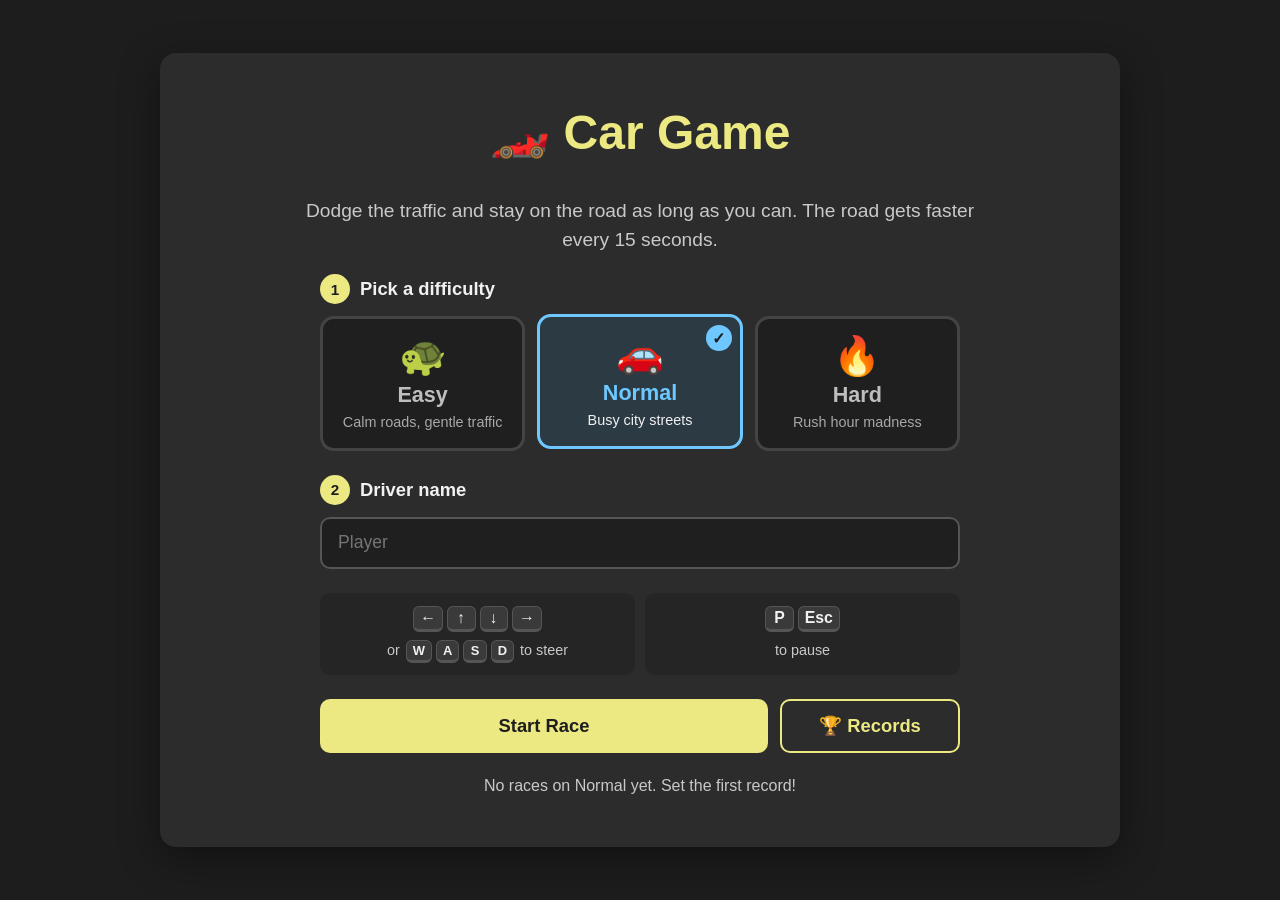
==== index.html @ f011d5c4 "Rebuild Car Game with fair traffic, levels, records and touch controls Logic fixes: - Spawn cars in " ====
<!DOCTYPE html>
<html lang="en">
  <head>
    <meta charset="UTF-8" />
    <meta name="viewport" content="width=device-width, initial-scale=1.0, viewport-fit=cover" />
    <meta name="description" content="A playful top-down car game: dodge the traffic, level up as the road gets faster, and beat your saved records." />
    <meta name="theme-color" content="#1d1d1d" />
    <title>Car Game</title>
    <link rel="icon" href="data:image/svg+xml,<svg xmlns='http://www.w3.org/2000/svg' viewBox='0 0 100 100'><text y='.9em' font-size='90'>🏎️</text></svg>" />
    <link rel="preload" href="Pics/car.webp" as="image" />
    <link rel="stylesheet" href="carGame.css" />
    <script src="carGame.js" defer></script>
  </head>
  <body>
    <main class="container">
      <header class="header">
        <h1>
          <button type="button" class="logo" aria-label="Car Game, back to dashboard">
            <span class="logo-icon" aria-hidden="true">🏎️</span>
            <span>Car Game</span>
          </button>
        </h1>
      </header>

      <!-- 1. Dashboard -->
      <section class="screen dashboard-screen">
        <p class="subtitle">Dodge the traffic and stay on the road as long as you can. The road gets faster every 15 seconds.</p>

        <form class="setup-form">
          <fieldset class="step">
            <legend><span class="step-title"><span class="step-number">1</span>Pick a difficulty</span></legend>
            <div class="level-tiles">
              <label class="level-tile level-easy">
                <input type="radio" name="difficulty" value="easy" />
                <span class="tile-check" aria-hidden="true">✓</span>
                <span class="tile-art" aria-hidden="true">🐢</span>
                <span class="tile-name">Easy</span>
                <span class="tile-tagline">Calm roads, gentle traffic</span>
              </label>
              <label class="level-tile level-normal">
                <input type="radio" name="difficulty" value="normal" checked />
                <span class="tile-check" aria-hidden="true">✓</span>
                <span class="tile-art" aria-hidden="true">🚗</span>
                <span class="tile-name">Normal</span>
                <span class="tile-tagline">Busy city streets</span>
              </label>
              <label class="level-tile level-hard">
                <input type="radio" name="difficulty" value="hard" />
                <span class="tile-check" aria-hidden="true">✓</span>
                <span class="tile-art" aria-hidden="true">🔥</span>
                <span class="tile-name">Hard</span>
                <span class="tile-tagline">Rush hour madness</span>
              </label>
            </div>
          </fieldset>

          <fieldset class="step">
            <legend><span class="step-title"><span class="step-number">2</span>Driver name</span></legend>
            <label class="visually-hidden" for="driver-name">Driver name</label>
            <input id="driver-name" class="text-input" type="text" maxlength="16" autocomplete="off" placeholder="Player" />
          </fieldset>

          <div class="controls-help">
            <div class="help-card help-keyboard">
              <span class="help-keys"><kbd>←</kbd><kbd>↑</kbd><kbd>↓</kbd><kbd>→</kbd></span>
              <span>or <kbd>W</kbd><kbd>A</kbd><kbd>S</kbd><kbd>D</kbd> to steer</span>
            </div>
            <div class="help-card help-keyboard">
              <span class="help-keys"><kbd>P</kbd><kbd>Esc</kbd></span>
              <span>to pause</span>
            </div>
            <div class="help-card help-touch">
              <span class="help-keys" aria-hidden="true">👆</span>
              <span>Drag on the road or hold ◀ ▶ to steer. Tap ⏸ to pause.</span>
            </div>
          </div>

          <div class="actions">
            <button type="submit" class="btn btn-primary start-btn">Start Race</button>
            <button type="button" class="btn btn-secondary records-btn">🏆 Records</button>
          </div>
          <p class="best-line" aria-live="polite"></p>
        </form>
      </section>

      <!-- 2. Game -->
      <section class="screen game-screen" hidden>
        <div class="hud">
          <div class="hud-item"><span class="hud-label">Time</span><span class="hud-value hud-time">0.0s</span></div>
          <div class="hud-item"><span class="hud-label">Level</span><span class="hud-value hud-level">1</span></div>
          <div class="hud-item"><span class="hud-label">Dodged</span><span class="hud-value hud-dodged">0</span></div>
          <div class="hud-item"><span class="hud-label">Best</span><span class="hud-value hud-best">–</span></div>
          <button type="button" class="btn-icon pause-btn" aria-label="Pause">⏸</button>
        </div>

        <div class="play-area">
          <button type="button" class="touch-btn touch-left" data-dir="left" aria-label="Steer left">◀</button>
          <div class="road-frame">
            <div class="road">
              <div class="lane-divider" aria-hidden="true"></div>
              <div class="lane-divider" aria-hidden="true"></div>
              <div class="car player-car" aria-hidden="true"></div>
              <div class="countdown" aria-hidden="true"></div>
              <div class="toast" aria-hidden="true"></div>
              <div class="overlay pause-overlay" hidden>
                <p class="overlay-title">Paused</p>
                <button type="button" class="btn btn-primary resume-btn">Resume</button>
                <button type="button" class="btn btn-secondary quit-btn">Dashboard</button>
              </div>
            </div>
          </div>
          <button type="button" class="touch-btn touch-right" data-dir="right" aria-label="Steer right">▶</button>
        </div>
        <p class="visually-hidden game-announcer" aria-live="polite"></p>
      </section>

      <!-- 3. Result -->
      <section class="screen result-screen" hidden>
        <h2 class="result-title" tabindex="-1">💥 Crash!</h2>
        <p class="new-record" hidden>🏆 New record!</p>
        <p class="result-summary"></p>
        <div class="stats">
          <div class="stat"><span class="stat-value result-time"></span><span class="stat-label">Time survived</span></div>
          <div class="stat"><span class="stat-value result-dodged"></span><span class="stat-label">Cars dodged</span></div>
          <div class="stat"><span class="stat-value result-level"></span><span class="stat-label">Level reached</span></div>
          <div class="stat"><span class="stat-value result-best"></span><span class="stat-label">Best on <span class="result-difficulty"></span></span></div>
        </div>
        <div class="actions">
          <button type="button" class="btn btn-primary again-btn">Race Again</button>
          <button type="button" class="btn btn-secondary dashboard-btn">Dashboard</button>
        </div>
        <p class="ready-hint">Press <kbd>Enter</kbd> to race again</p>
      </section>

      <!-- 4. Records -->
      <section class="screen records-screen" hidden>
        <h2 class="records-title" tabindex="-1">🏆 Records</h2>
        <div class="segmented" role="radiogroup" aria-label="Difficulty">
          <label><input type="radio" name="records-difficulty" value="easy" /><span>🐢 Easy</span></label>
          <label><input type="radio" name="records-difficulty" value="normal" checked /><span>🚗 Normal</span></label>
          <label><input type="radio" name="records-difficulty" value="hard" /><span>🔥 Hard</span></label>
        </div>
        <div class="records-grid">
          <div class="records-card">
            <h3>Top 10</h3>
            <ol class="records-list top-list"></ol>
          </div>
          <div class="records-card">
            <h3>Recent races</h3>
            <ol class="records-list recent-list"></ol>
          </div>
        </div>
        <div class="actions">
          <button type="button" class="btn btn-primary records-back-btn">Back to Dashboard</button>
        </div>
      </section>
    </main>
  </body>
</html>
---- carGame.css ----
* {
  margin: 0;
  padding: 0;
  box-sizing: border-box;
}

[hidden] {
  display: none !important;
}

.visually-hidden {
  position: absolute;
  width: 1px;
  height: 1px;
  overflow: hidden;
  clip: rect(0 0 0 0);
  white-space: nowrap;
}

:root {
  --bg: #1d1d1d;
  --panel: #2c2c2c;
  --panel-dark: #1f1f1f;
  --text: #f1f1f1;
  --muted: #c9c9c9;
  --accent: #ece982;
  --easy: #7ee0a1;
  --normal: #6ec8ff;
  --hard: #ff8a65;
}

body {
  background-color: var(--bg);
  font-family: "Arial", sans-serif;
  color: var(--text);
  min-height: 100vh;
  min-height: 100dvh;
  display: grid;
  place-items: center;
  padding: 24px 16px;
}

.container {
  width: min(100%, 960px);
  padding: clamp(24px, 4vw, 48px);
  border-radius: 16px;
  background-color: var(--panel);
  box-shadow: 0 12px 40px rgba(0, 0, 0, 0.4);
  text-align: center;
}

/* Header / logo */
.header {
  margin-bottom: clamp(20px, 3vw, 32px);
}

.header h1 {
  font-size: clamp(1.75rem, 4.5vw, 3rem);
}

.logo,
.level-tile,
.segmented label,
.btn,
.btn-icon,
.touch-btn {
  -webkit-tap-highlight-color: transparent;
}

.logo {
  display: inline-flex;
  align-items: center;
  gap: 14px;
  min-height: 44px;
  padding: 4px 12px;
  font: inherit;
  color: var(--accent);
  background: none;
  border: 0;
  border-radius: 12px;
  cursor: pointer;
}

@media (hover: hover) {
  .logo:hover span:last-child {
    text-decoration: underline;
    text-decoration-thickness: 3px;
    text-underline-offset: 8px;
  }
}

.logo-icon {
  display: inline-block;
  animation: drive 2.4s infinite ease-in-out;
}

@keyframes drive {
  50% {
    transform: translateX(6px) rotate(-4deg);
  }
}

:focus-visible {
  outline: 3px solid var(--text);
  outline-offset: 3px;
}

h2 {
  font-size: clamp(1.5rem, 3.5vw, 2.25rem);
}

.screen {
  display: flex;
  flex-direction: column;
  align-items: center;
  gap: 20px;
}

.subtitle,
.ready-hint,
.result-summary {
  font-size: clamp(1rem, 1.8vw, 1.2rem);
  color: var(--muted);
  line-height: 1.5;
  max-width: 36em;
}

kbd {
  display: inline-block;
  min-width: 1.8em;
  padding: 2px 6px;
  margin: 0 2px;
  font: bold 0.9em "Arial", sans-serif;
  color: var(--text);
  background: #3a3a3a;
  border: 1px solid #555;
  border-bottom-width: 3px;
  border-radius: 6px;
}

/* Buttons */
.btn {
  min-height: 52px;
  padding: 14px 32px;
  font-size: 1.15rem;
  font-weight: bold;
  border: 2px solid var(--accent);
  border-radius: 10px;
  cursor: pointer;
  transition: transform 0.1s, background-color 0.15s;
}

.btn:active {
  transform: scale(0.97);
}

.btn-primary {
  color: var(--bg);
  background-color: var(--accent);
}

.btn-secondary {
  color: var(--accent);
  background-color: transparent;
}

@media (hover: hover) {
  .btn-primary:hover {
    background-color: #f5f3a8;
  }
  .btn-secondary:hover {
    background-color: rgba(236, 233, 130, 0.12);
  }
}

.actions {
  display: flex;
  flex-wrap: wrap;
  justify-content: center;
  gap: 12px;
  width: 100%;
}

.actions .btn-primary {
  flex: 1 1 260px;
  max-width: 460px;
}

.actions .btn-secondary {
  flex: 0 1 180px;
}

/* Dashboard */
.setup-form {
  display: flex;
  flex-direction: column;
  gap: 24px;
  width: min(100%, 640px);
}

.step {
  border: 0;
  text-align: left;
}

.step legend {
  margin-bottom: 12px;
}

.step-title {
  display: inline-flex;
  align-items: center;
  gap: 10px;
  font-size: 1.15rem;
  font-weight: bold;
}

.step-number {
  display: inline-grid;
  place-items: center;
  width: 30px;
  height: 30px;
  font-size: 0.95rem;
  color: var(--bg);
  background: var(--accent);
  border-radius: 50%;
}

.level-tiles {
  display: grid;
  grid-template-columns: repeat(3, 1fr);
  gap: 12px;
}

.level-tile {
  --tile: var(--normal);
  position: relative;
  display: flex;
  flex-direction: column;
  align-items: center;
  gap: 6px;
  padding: 18px 10px;
  text-align: center;
  background: var(--panel-dark);
  border: 3px solid #444;
  border-radius: 14px;
  cursor: pointer;
  transition: border-color 0.15s, background-color 0.15s, transform 0.15s;
}

.level-easy {
  --tile: var(--easy);
}

.level-hard {
  --tile: var(--hard);
}

.level-tile input {
  position: absolute;
  opacity: 0;
  pointer-events: none;
}

.tile-art {
  font-size: 2.4rem;
  line-height: 1;
}

.tile-name {
  font-size: 1.35rem;
  font-weight: bold;
  color: #bdbdbd;
}

.tile-tagline {
  font-size: 0.9rem;
  color: #a8a8a8;
}

.tile-check {
  position: absolute;
  top: 8px;
  right: 8px;
  display: grid;
  place-items: center;
  width: 26px;
  height: 26px;
  font-weight: bold;
  color: var(--bg);
  background: var(--tile);
  border-radius: 50%;
  opacity: 0;
  transform: scale(0.5);
  transition: opacity 0.15s, transform 0.15s;
}

.level-tile:has(input:checked) {
  border-color: var(--tile);
  background: color-mix(in srgb, var(--tile) 16%, var(--panel-dark));
  transform: translateY(-2px);
}

.level-tile:has(input:checked) .tile-name {
  color: var(--tile);
}

.level-tile:has(input:checked) .tile-tagline {
  color: var(--text);
}

.level-tile:has(input:checked) .tile-check {
  opacity: 1;
  transform: scale(1);
}

.level-tile:has(input:focus-visible) {
  outline: 3px solid var(--text);
  outline-offset: 3px;
}

@media (hover: hover) {
  .level-tile:hover {
    border-color: color-mix(in srgb, var(--tile) 60%, #444);
  }
}

.text-input {
  width: 100%;
  min-height: 52px;
  padding: 12px 16px;
  font-size: 1.1rem;
  color: var(--text);
  background: var(--panel-dark);
  border: 2px solid #555;
  border-radius: 10px;
}

.text-input:focus {
  border-color: var(--accent);
  outline: none;
}

.controls-help {
  display: grid;
  grid-template-columns: repeat(auto-fit, minmax(200px, 1fr));
  gap: 10px;
}

/* Only show the controls for the device in hand */
body.touch-ui .help-keyboard,
body:not(.touch-ui) .help-touch {
  display: none;
}

.help-card {
  display: flex;
  flex-direction: column;
  align-items: center;
  gap: 8px;
  padding: 12px 8px;
  font-size: 0.9rem;
  line-height: 1.4;
  color: var(--muted);
  background: #252525;
  border-radius: 10px;
}

.help-keys {
  font-size: 1.1rem;
}

.best-line {
  min-height: 1.4em;
  color: var(--muted);
}

.best-line strong {
  color: var(--accent);
}

/* Game */
.hud {
  display: flex;
  align-items: stretch;
  justify-content: center;
  gap: 8px;
  width: min(100%, 520px);
}

.hud-item {
  display: flex;
  flex: 1 1 0;
  flex-direction: column;
  justify-content: center;
  gap: 2px;
  padding: 6px 4px;
  background: var(--panel-dark);
  border-radius: 10px;
}

.hud-label {
  font-size: 0.72rem;
  text-transform: uppercase;
  letter-spacing: 0.06em;
  color: #a8a8a8;
}

.hud-value {
  font-size: clamp(1.05rem, 2.4vw, 1.35rem);
  font-weight: bold;
  font-variant-numeric: tabular-nums;
}

.hud-time.is-record {
  color: var(--easy);
}

.btn-icon {
  flex: 0 0 52px;
  min-height: 48px;
  font-size: 1.3rem;
  color: var(--accent);
  background: var(--panel-dark);
  border: 2px solid var(--accent);
  border-radius: 10px;
  cursor: pointer;
}

.play-area {
  display: grid;
  grid-template-areas:
    "road road"
    "left right";
  grid-template-columns: 1fr 1fr;
  gap: 10px;
  width: min(100%, 440px);
}

.touch-left {
  grid-area: left;
}

.touch-right {
  grid-area: right;
}

.road-frame {
  --road-offset: 0px;
  grid-area: road;
  position: relative;
  height: clamp(360px, 72vh, 760px);
  padding-inline: 10px;
  overflow: hidden;
  border-radius: 14px;
  background: repeating-linear-gradient(to bottom, #e25c5c 0 24px, #f4f4f4 24px 48px);
  background-position: 0 var(--road-offset);
}

.road {
  position: relative;
  height: 100%;
  overflow: hidden;
  background: #3b3d42;
  touch-action: none;
  user-select: none;
  -webkit-user-select: none;
}

.lane-divider {
  position: absolute;
  top: 0;
  bottom: 0;
  left: 33.333%;
  width: 4px;
  margin-left: -2px;
  background: repeating-linear-gradient(to bottom, rgba(241, 241, 241, 0.75) 0 44px, transparent 44px 80px);
  background-position: 0 var(--road-offset);
}

.lane-divider + .lane-divider {
  left: 66.667%;
}

/* Pics/car.webp is 356x200 with the car drawn in a 68x140 box at (138, 27); crop to that box */
.car {
  position: absolute;
  top: 0;
  left: 0;
  width: var(--car-w, 56px);
  height: var(--car-h, 115px);
  background: url("Pics/car.webp") no-repeat;
  background-size: calc(100% * 356 / 68) auto;
  background-position: 47.92% 45%;
  will-change: transform;
}

.player-car {
  z-index: 2;
  filter: drop-shadow(0 0 8px rgba(236, 233, 130, 0.6));
}

.enemy.c0 {
  filter: hue-rotate(-60deg) saturate(1.4);
}

.enemy.c1 {
  filter: hue-rotate(150deg) saturate(1.2);
}

.enemy.c2 {
  filter: hue-rotate(80deg);
}

.enemy.c3 {
  filter: hue-rotate(240deg) saturate(1.3);
}

.enemy.c4 {
  filter: saturate(0) brightness(1.6);
}

.enemy.is-hit {
  animation: hit-flash 0.2s 3;
}

@keyframes hit-flash {
  50% {
    opacity: 0.3;
  }
}

.road-frame.crashed {
  animation: shake 0.4s;
}

.road-frame.crashed .road::after {
  content: "";
  position: absolute;
  inset: 0;
  background: rgba(255, 70, 70, 0.3);
}

@keyframes shake {
  20%,
  60% {
    transform: translateX(-8px);
  }
  40%,
  80% {
    transform: translateX(8px);
  }
}

.countdown {
  position: absolute;
  inset: 0;
  z-index: 3;
  display: grid;
  place-items: center;
  font-size: clamp(4rem, 18vw, 7rem);
  font-weight: bold;
  color: var(--accent);
  text-shadow: 0 4px 0 #000, 0 0 30px rgba(0, 0, 0, 0.6);
  pointer-events: none;
}

.countdown.pop {
  animation: pop 0.5s ease-out;
}

@keyframes pop {
  from {
    opacity: 0.2;
    transform: scale(1.8);
  }
}

.toast {
  position: absolute;
  top: 16px;
  left: 50%;
  z-index: 3;
  padding: 8px 18px;
  font-size: 1.1rem;
  font-weight: bold;
  white-space: nowrap;
  color: var(--bg);
  background: var(--accent);
  border-radius: 999px;
  box-shadow: 0 6px 18px rgba(0, 0, 0, 0.4);
  opacity: 0;
  transform: translate(-50%, -20px);
  transition: opacity 0.25s, transform 0.25s;
  pointer-events: none;
}

.toast.show {
  opacity: 1;
  transform: translate(-50%, 0);
}

.overlay {
  position: absolute;
  inset: 0;
  z-index: 4;
  display: flex;
  flex-direction: column;
  align-items: center;
  justify-content: center;
  gap: 14px;
  padding: 16px;
  background: rgba(20, 20, 20, 0.78);
}

.overlay .btn {
  width: min(100%, 220px);
}

.overlay-title {
  font-size: 2rem;
  font-weight: bold;
  color: var(--accent);
}

.touch-btn {
  display: none;
  min-height: 64px;
  font-size: 1.6rem;
  color: var(--accent);
  background: var(--panel-dark);
  border: 2px solid var(--accent);
  border-radius: 12px;
  touch-action: none;
  user-select: none;
  -webkit-user-select: none;
  -webkit-touch-callout: none;
}

.touch-btn.is-pressed {
  color: var(--bg);
  background: var(--accent);
}

/* body.touch-ui is set by carGame.js for coarse pointers or after the first touch */
body.touch-ui .touch-btn {
  display: block;
}

/* Full-height layout while racing */
body.playing {
  padding: max(8px, env(safe-area-inset-top)) max(8px, env(safe-area-inset-right)) max(8px, env(safe-area-inset-bottom)) max(8px, env(safe-area-inset-left));
}

body.playing .container {
  display: flex;
  flex-direction: column;
  height: calc(100vh - 16px);
  height: calc(100dvh - 16px);
  padding: 12px 16px;
}

body.playing .header {
  margin-bottom: 10px;
}

body.playing .header h1 {
  font-size: clamp(1.25rem, 3vw, 1.75rem);
}

.game-screen {
  flex: 1 1 auto;
  min-height: 0;
  gap: 10px;
}

body.playing .play-area {
  flex: 1 1 auto;
  min-height: 0;
  grid-template-rows: minmax(0, 1fr) auto;
}

body.playing .road-frame {
  height: auto;
  min-height: 220px;
}

/* Short landscape phones: controls beside the road, no header */
@media (orientation: landscape) and (max-height: 500px) {
  body.playing .header {
    display: none;
  }

  body.playing .container {
    padding: 8px 12px;
  }

  body.playing .play-area {
    grid-template-areas: "left road right";
    grid-template-columns: 1fr minmax(0, 360px) 1fr;
    grid-template-rows: minmax(0, 1fr);
    width: 100%;
  }

  body.playing .road-frame {
    min-height: 0;
  }

  .touch-btn {
    align-self: end;
    min-height: 96px;
  }
}

/* Mouse and keyboard: no touch buttons, so the road gets the whole play area */
body:not(.touch-ui) .play-area,
body.playing:not(.touch-ui) .play-area {
  grid-template-areas: "road";
  grid-template-columns: minmax(0, 1fr);
  grid-template-rows: minmax(0, 1fr);
  width: min(100%, 440px);
}

/* Result */
.new-record {
  padding: 6px 16px;
  font-weight: bold;
  color: var(--bg);
  background: var(--easy);
  border-radius: 999px;
  animation: pop 0.5s ease-out;
}

.stats {
  display: grid;
  grid-template-columns: repeat(4, 1fr);
  gap: 12px;
  width: min(100%, 720px);
}

.stat {
  display: flex;
  flex-direction: column;
  gap: 6px;
  padding: 18px 8px;
  background: var(--panel-dark);
  border-radius: 12px;
}

.stat-value {
  font-size: clamp(1.6rem, 4vw, 2.2rem);
  font-weight: bold;
  color: var(--accent);
  font-variant-numeric: tabular-nums;
}

.stat-label {
  font-size: 0.9rem;
  color: var(--muted);
}

/* Records */
.segmented {
  display: inline-flex;
  flex-wrap: wrap;
  justify-content: center;
  gap: 4px;
  padding: 5px;
  background: var(--panel-dark);
  border-radius: 999px;
}

.segmented input {
  position: absolute;
  opacity: 0;
  pointer-events: none;
}

.segmented span {
  display: inline-flex;
  align-items: center;
  min-height: 44px;
  padding: 0 18px;
  font-weight: bold;
  color: var(--muted);
  border-radius: 999px;
  cursor: pointer;
}

.segmented input:checked + span {
  color: var(--bg);
  background: var(--accent);
}

.segmented input:focus-visible + span {
  outline: 3px solid var(--text);
  outline-offset: 2px;
}

.records-grid {
  display: grid;
  grid-template-columns: repeat(2, 1fr);
  gap: 16px;
  width: 100%;
}

.records-card {
  padding: 18px;
  text-align: left;
  background: var(--panel-dark);
  border-radius: 12px;
}

.records-card h3 {
  margin-bottom: 12px;
  color: var(--accent);
}

.records-list {
  display: flex;
  flex-direction: column;
  gap: 6px;
  list-style: none;
}

.records-list li {
  display: grid;
  grid-template-columns: 2em 1fr auto;
  align-items: center;
  gap: 8px;
  padding: 8px 10px;
  background: #2a2a2a;
  border-radius: 8px;
}

.records-list .rank {
  font-weight: bold;
  color: #a8a8a8;
}

.records-list .who {
  min-width: 0;
  overflow: hidden;
  text-overflow: ellipsis;
  white-space: nowrap;
}

.records-list .when {
  display: block;
  font-size: 0.8rem;
  color: #a8a8a8;
}

.records-list .score {
  font-weight: bold;
  color: var(--accent);
  font-variant-numeric: tabular-nums;
  text-align: right;
}

.records-list .score small {
  display: block;
  font-size: 0.75rem;
  font-weight: normal;
  color: #a8a8a8;
}

.records-list .empty {
  display: block;
  color: #a8a8a8;
  background: none;
}

/* Small screens */
@media (max-width: 640px) {
  body {
    padding: 12px 8px;
  }

  .header {
    margin-bottom: 14px;
  }

  .dashboard-screen {
    gap: 14px;
  }

  .setup-form {
    gap: 16px;
  }

  .step legend {
    margin-bottom: 8px;
  }

  .level-tiles {
    gap: 8px;
  }

  .level-tile {
    padding: 14px 4px;
  }

  .tile-art {
    font-size: 1.9rem;
  }

  .tile-name {
    font-size: 1.1rem;
  }

  .tile-tagline {
    font-size: 0.78rem;
  }

  .controls-help,
  .records-grid {
    grid-template-columns: 1fr;
  }

  .help-card {
    flex-direction: row;
    justify-content: center;
    flex-wrap: wrap;
  }

  .stats {
    grid-template-columns: repeat(2, 1fr);
  }

  .actions .btn {
    flex: 1 1 100%;
    max-width: none;
  }

  .hud {
    gap: 6px;
  }

  .hud-label {
    font-size: 0.65rem;
  }

  .btn-icon {
    flex-basis: 48px;
  }
}

@media (max-width: 360px) {
  .tile-tagline {
    display: none;
  }
}

@media (prefers-reduced-motion: reduce) {
  .logo-icon,
  .road-frame.crashed,
  .countdown.pop,
  .new-record,
  .enemy.is-hit {
    animation: none;
  }
}
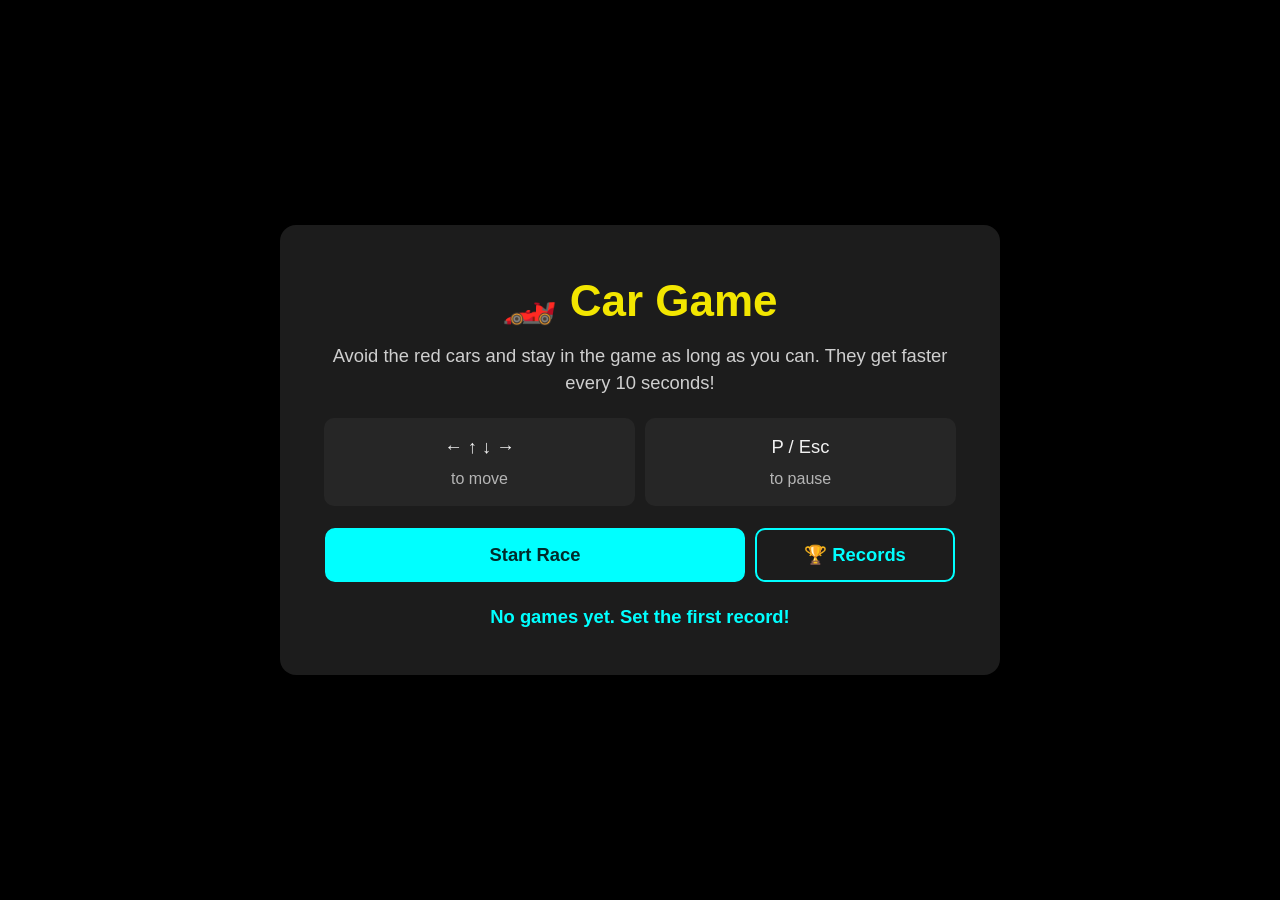
==== commit c48d755c: "Rework Car Game on top of the original code and style The previous commit replaced the game with a d" ====
--- a/index.html
+++ b/index.html
@@ -1,159 +1,48 @@
 <!DOCTYPE html>
 <html lang="en">
-  <head>
-    <meta charset="UTF-8" />
-    <meta name="viewport" content="width=device-width, initial-scale=1.0, viewport-fit=cover" />
-    <meta name="description" content="A playful top-down car game: dodge the traffic, level up as the road gets faster, and beat your saved records." />
-    <meta name="theme-color" content="#1d1d1d" />
+<head>
+    <meta charset="UTF-8">
+    <meta name="viewport" content="width=device-width, initial-scale=1.0, viewport-fit=cover">
+    <meta name="description" content="A simple browser car racing game: avoid the red cars and see how long you can stay in the game.">
     <title>Car Game</title>
-    <link rel="icon" href="data:image/svg+xml,<svg xmlns='http://www.w3.org/2000/svg' viewBox='0 0 100 100'><text y='.9em' font-size='90'>🏎️</text></svg>" />
-    <link rel="preload" href="Pics/car.webp" as="image" />
-    <link rel="stylesheet" href="carGame.css" />
     <script src="carGame.js" defer></script>
-  </head>
-  <body>
-    <main class="container">
-      <header class="header">
-        <h1>
-          <button type="button" class="logo" aria-label="Car Game, back to dashboard">
-            <span class="logo-icon" aria-hidden="true">🏎️</span>
-            <span>Car Game</span>
-          </button>
-        </h1>
-      </header>
-
-      <!-- 1. Dashboard -->
-      <section class="screen dashboard-screen">
-        <p class="subtitle">Dodge the traffic and stay on the road as long as you can. The road gets faster every 15 seconds.</p>
-
-        <form class="setup-form">
-          <fieldset class="step">
-            <legend><span class="step-title"><span class="step-number">1</span>Pick a difficulty</span></legend>
-            <div class="level-tiles">
-              <label class="level-tile level-easy">
-                <input type="radio" name="difficulty" value="easy" />
-                <span class="tile-check" aria-hidden="true">✓</span>
-                <span class="tile-art" aria-hidden="true">🐢</span>
-                <span class="tile-name">Easy</span>
-                <span class="tile-tagline">Calm roads, gentle traffic</span>
-              </label>
-              <label class="level-tile level-normal">
-                <input type="radio" name="difficulty" value="normal" checked />
-                <span class="tile-check" aria-hidden="true">✓</span>
-                <span class="tile-art" aria-hidden="true">🚗</span>
-                <span class="tile-name">Normal</span>
-                <span class="tile-tagline">Busy city streets</span>
-              </label>
-              <label class="level-tile level-hard">
-                <input type="radio" name="difficulty" value="hard" />
-                <span class="tile-check" aria-hidden="true">✓</span>
-                <span class="tile-art" aria-hidden="true">🔥</span>
-                <span class="tile-name">Hard</span>
-                <span class="tile-tagline">Rush hour madness</span>
-              </label>
+    <link rel="stylesheet" href="carGame.css">
+</head>
+<body>
+    <div class="scoreLabel hide">
+        <span class="scoreText">Score: 0s</span>
+        <button type="button" class="pauseButton" aria-label="Pause">⏸</button>
+    </div>
+    <div class="game">
+        <div class="welcomeScreen">
+            <div class="message" aria-live="polite"></div>
+            <div class="help"></div>
+            <div class="actions">
+                <button type="button" class="startButton">Start Race</button>
+                <button type="button" class="recordsButton">🏆 Records</button>
             </div>
-          </fieldset>
-
-          <fieldset class="step">
-            <legend><span class="step-title"><span class="step-number">2</span>Driver name</span></legend>
-            <label class="visually-hidden" for="driver-name">Driver name</label>
-            <input id="driver-name" class="text-input" type="text" maxlength="16" autocomplete="off" placeholder="Player" />
-          </fieldset>
-
-          <div class="controls-help">
-            <div class="help-card help-keyboard">
-              <span class="help-keys"><kbd>←</kbd><kbd>↑</kbd><kbd>↓</kbd><kbd>→</kbd></span>
-              <span>or <kbd>W</kbd><kbd>A</kbd><kbd>S</kbd><kbd>D</kbd> to steer</span>
+            <p class="bestLine"></p>
+        </div>
+        <div class="recordsScreen hide">
+            <p class="title">🏆 Records</p>
+            <div class="recordsGrid">
+                <div class="recordsCard">
+                    <h2>Top 10</h2>
+                    <ol class="recordsList topList"></ol>
+                </div>
+                <div class="recordsCard">
+                    <h2>Recent games</h2>
+                    <ol class="recordsList recentList"></ol>
+                </div>
             </div>
-            <div class="help-card help-keyboard">
-              <span class="help-keys"><kbd>P</kbd><kbd>Esc</kbd></span>
-              <span>to pause</span>
+            <button type="button" class="backButton">Back</button>
+        </div>
+        <div class="gameArea hide">
+            <div class="pauseScreen hide">
+                <p class="title">Paused</p>
+                <p class="hint">Press P / Esc or tap to continue</p>
             </div>
-            <div class="help-card help-touch">
-              <span class="help-keys" aria-hidden="true">👆</span>
-              <span>Drag on the road or hold ◀ ▶ to steer. Tap ⏸ to pause.</span>
-            </div>
-          </div>
-
-          <div class="actions">
-            <button type="submit" class="btn btn-primary start-btn">Start Race</button>
-            <button type="button" class="btn btn-secondary records-btn">🏆 Records</button>
-          </div>
-          <p class="best-line" aria-live="polite"></p>
-        </form>
-      </section>
-
-      <!-- 2. Game -->
-      <section class="screen game-screen" hidden>
-        <div class="hud">
-          <div class="hud-item"><span class="hud-label">Time</span><span class="hud-value hud-time">0.0s</span></div>
-          <div class="hud-item"><span class="hud-label">Level</span><span class="hud-value hud-level">1</span></div>
-          <div class="hud-item"><span class="hud-label">Dodged</span><span class="hud-value hud-dodged">0</span></div>
-          <div class="hud-item"><span class="hud-label">Best</span><span class="hud-value hud-best">–</span></div>
-          <button type="button" class="btn-icon pause-btn" aria-label="Pause">⏸</button>
         </div>
-
-        <div class="play-area">
-          <button type="button" class="touch-btn touch-left" data-dir="left" aria-label="Steer left">◀</button>
-          <div class="road-frame">
-            <div class="road">
-              <div class="lane-divider" aria-hidden="true"></div>
-              <div class="lane-divider" aria-hidden="true"></div>
-              <div class="car player-car" aria-hidden="true"></div>
-              <div class="countdown" aria-hidden="true"></div>
-              <div class="toast" aria-hidden="true"></div>
-              <div class="overlay pause-overlay" hidden>
-                <p class="overlay-title">Paused</p>
-                <button type="button" class="btn btn-primary resume-btn">Resume</button>
-                <button type="button" class="btn btn-secondary quit-btn">Dashboard</button>
-              </div>
-            </div>
-          </div>
-          <button type="button" class="touch-btn touch-right" data-dir="right" aria-label="Steer right">▶</button>
-        </div>
-        <p class="visually-hidden game-announcer" aria-live="polite"></p>
-      </section>
-
-      <!-- 3. Result -->
-      <section class="screen result-screen" hidden>
-        <h2 class="result-title" tabindex="-1">💥 Crash!</h2>
-        <p class="new-record" hidden>🏆 New record!</p>
-        <p class="result-summary"></p>
-        <div class="stats">
-          <div class="stat"><span class="stat-value result-time"></span><span class="stat-label">Time survived</span></div>
-          <div class="stat"><span class="stat-value result-dodged"></span><span class="stat-label">Cars dodged</span></div>
-          <div class="stat"><span class="stat-value result-level"></span><span class="stat-label">Level reached</span></div>
-          <div class="stat"><span class="stat-value result-best"></span><span class="stat-label">Best on <span class="result-difficulty"></span></span></div>
-        </div>
-        <div class="actions">
-          <button type="button" class="btn btn-primary again-btn">Race Again</button>
-          <button type="button" class="btn btn-secondary dashboard-btn">Dashboard</button>
-        </div>
-        <p class="ready-hint">Press <kbd>Enter</kbd> to race again</p>
-      </section>
-
-      <!-- 4. Records -->
-      <section class="screen records-screen" hidden>
-        <h2 class="records-title" tabindex="-1">🏆 Records</h2>
-        <div class="segmented" role="radiogroup" aria-label="Difficulty">
-          <label><input type="radio" name="records-difficulty" value="easy" /><span>🐢 Easy</span></label>
-          <label><input type="radio" name="records-difficulty" value="normal" checked /><span>🚗 Normal</span></label>
-          <label><input type="radio" name="records-difficulty" value="hard" /><span>🔥 Hard</span></label>
-        </div>
-        <div class="records-grid">
-          <div class="records-card">
-            <h3>Top 10</h3>
-            <ol class="records-list top-list"></ol>
-          </div>
-          <div class="records-card">
-            <h3>Recent races</h3>
-            <ol class="records-list recent-list"></ol>
-          </div>
-        </div>
-        <div class="actions">
-          <button type="button" class="btn btn-primary records-back-btn">Back to Dashboard</button>
-        </div>
-      </section>
-    </main>
-  </body>
+    </div>
+</body>
 </html>
--- a/carGame.css
+++ b/carGame.css
@@ -1,963 +1,354 @@
 * {
+  box-sizing: border-box;
+}
+
+html,
+body {
+  /* min-height, so a tall card (records on a short screen) can scroll instead of being cut off */
+  min-height: 100vh;
+  min-height: 100dvh;
+  margin: 0;
+  display: flex;
+  justify-content: center;
+  align-items: center;
+  font-family: Arial, Helvetica, sans-serif;
+  background-color: black;
+  color: white;
+  overscroll-behavior: none;
+}
+
+.hide {
+  display: none !important;
+}
+
+.game {
+  position: relative;
+}
+
+/* Start, game over and records cards. Everything scales with the screen. */
+.welcomeScreen,
+.recordsScreen {
+  margin: 16px;
+  padding: clamp(24px, 4vw, 44px);
+  display: flex;
+  flex-direction: column;
+  align-items: center;
+  gap: clamp(14px, 2.2vw, 22px);
+  /* Never taller than the screen */
+  max-height: calc(100vh - 32px);
+  max-height: calc(100dvh - 32px);
+  overflow-y: auto;
+  background-color: #1c1c1c;
+  border-radius: 16px;
+  box-shadow: 0 14px 40px rgba(0, 0, 0, 0.6);
+  text-align: center;
+  line-height: 1.45;
+}
+
+.welcomeScreen {
+  width: min(720px, calc(100vw - 32px));
+}
+
+.message {
+  display: flex;
+  flex-direction: column;
+  align-items: center;
+  gap: 10px;
+}
+
+.message p,
+.bestLine {
+  margin: 0;
+}
+
+.title {
+  font-size: clamp(1.75rem, 4.5vw, 2.75rem);
+  font-weight: bold;
+  color: #f2e600;
+}
+
+.hint {
+  max-width: 34em;
+  font-size: clamp(1rem, 1.6vw, 1.15rem);
+  color: #cfcfcf;
+}
+
+.newBest {
+  font-size: clamp(1rem, 1.6vw, 1.15rem);
+  font-weight: bold;
+  color: #7ee0a1;
+}
+
+.bestLine {
+  font-size: clamp(1rem, 1.6vw, 1.15rem);
+  font-weight: bold;
+  color: aqua;
+}
+
+.help {
+  display: grid;
+  grid-template-columns: repeat(auto-fit, minmax(170px, 1fr));
+  gap: 10px;
+  width: 100%;
+}
+
+.helpCard {
+  display: flex;
+  flex-direction: column;
+  align-items: center;
+  justify-content: center;
+  gap: 6px;
+  padding: clamp(12px, 1.6vw, 16px) 10px;
+  font-size: clamp(0.85rem, 1.3vw, 1rem);
+  color: #b5b5b5;
+  background-color: #262626;
+  border-radius: 10px;
+}
+
+.helpKeys {
+  font-size: 1.15em;
+  color: #f1f1f1;
+}
+
+.actions {
+  display: flex;
+  flex-wrap: wrap;
+  justify-content: center;
+  gap: 10px;
+  width: 100%;
+}
+
+.startButton,
+.recordsButton,
+.backButton {
+  min-height: 54px;
+  padding: 14px 26px;
+  font-family: inherit;
+  font-size: clamp(1rem, 1.5vw, 1.15rem);
+  font-weight: bold;
+  border: 2px solid aqua;
+  border-radius: 10px;
+  cursor: pointer;
+}
+
+.startButton {
+  flex: 1 1 240px;
+  max-width: 420px;
+  color: #002b2b;
+  background-color: aqua;
+}
+
+.recordsButton {
+  flex: 0 1 200px;
+}
+
+.recordsButton,
+.backButton {
+  color: aqua;
+  background-color: transparent;
+}
+
+.backButton {
+  width: min(100%, 260px);
+}
+
+/* Records */
+.recordsScreen {
+  width: min(900px, calc(100vw - 32px));
+}
+
+.recordsGrid {
+  display: grid;
+  grid-template-columns: repeat(2, 1fr);
+  gap: 14px;
+  width: 100%;
+  /* The lists scroll together, so the title and the Back button always stay in view */
+  min-height: 0;
+  overflow-y: auto;
+  overscroll-behavior: contain;
+}
+
+.recordsCard {
+  padding: 14px;
+  background-color: #262626;
+  border-radius: 12px;
+  text-align: left;
+}
+
+.recordsCard h2 {
+  margin: 0 0 10px;
+  font-size: clamp(1rem, 1.5vw, 1.15rem);
+  color: aqua;
+}
+
+.recordsList {
+  display: flex;
+  flex-direction: column;
+  gap: 6px;
   margin: 0;
   padding: 0;
-  box-sizing: border-box;
-}
-
-[hidden] {
-  display: none !important;
-}
-
-.visually-hidden {
-  position: absolute;
-  width: 1px;
-  height: 1px;
+  list-style: none;
+}
+
+.recordsList li {
+  display: flex;
+  justify-content: space-between;
+  align-items: center;
+  gap: 10px;
+  padding: 8px 10px;
+  font-size: clamp(0.85rem, 1.3vw, 1rem);
+  background-color: #303030;
+  border-radius: 8px;
+}
+
+.recordsList .seconds {
+  font-weight: bold;
+  color: #f2e600;
+}
+
+.recordsList .empty {
+  justify-content: center;
+  color: #9a9a9a;
+  background-color: transparent;
+}
+
+/* Road */
+.gameArea {
+  background-color: black;
+  /* The page is black too, so the road needs an edge.
+     An outline is drawn outside the box, so the road keeps its full width. */
+  outline: 2px solid #2b2b2b;
+  width: 300px;
+  max-width: 100vw;
+  height: calc(100vh - 60px);
+  height: calc(100dvh - 60px);
+  margin-top: 60px;
   overflow: hidden;
-  clip: rect(0 0 0 0);
-  white-space: nowrap;
-}
-
-:root {
-  --bg: #1d1d1d;
-  --panel: #2c2c2c;
-  --panel-dark: #1f1f1f;
-  --text: #f1f1f1;
-  --muted: #c9c9c9;
-  --accent: #ece982;
-  --easy: #7ee0a1;
-  --normal: #6ec8ff;
-  --hard: #ff8a65;
-}
-
-body {
-  background-color: var(--bg);
-  font-family: "Arial", sans-serif;
-  color: var(--text);
-  min-height: 100vh;
-  min-height: 100dvh;
-  display: grid;
-  place-items: center;
-  padding: 24px 16px;
-}
-
-.container {
-  width: min(100%, 960px);
-  padding: clamp(24px, 4vw, 48px);
-  border-radius: 16px;
-  background-color: var(--panel);
-  box-shadow: 0 12px 40px rgba(0, 0, 0, 0.4);
+  position: relative;
+  touch-action: none;
+  user-select: none;
+}
+
+.scoreLabel {
+  background-color: aqua;
+  height: 60px;
+  line-height: 60px;
   text-align: center;
-}
-
-/* Header / logo */
-.header {
-  margin-bottom: clamp(20px, 3vw, 32px);
-}
-
-.header h1 {
-  font-size: clamp(1.75rem, 4.5vw, 3rem);
-}
-
-.logo,
-.level-tile,
-.segmented label,
-.btn,
-.btn-icon,
-.touch-btn {
-  -webkit-tap-highlight-color: transparent;
-}
-
-.logo {
-  display: inline-flex;
-  align-items: center;
-  gap: 14px;
-  min-height: 44px;
-  padding: 4px 12px;
-  font: inherit;
-  color: var(--accent);
-  background: none;
-  border: 0;
-  border-radius: 12px;
-  cursor: pointer;
-}
-
-@media (hover: hover) {
-  .logo:hover span:last-child {
-    text-decoration: underline;
-    text-decoration-thickness: 3px;
-    text-underline-offset: 8px;
-  }
-}
-
-.logo-icon {
-  display: inline-block;
-  animation: drive 2.4s infinite ease-in-out;
-}
-
-@keyframes drive {
-  50% {
-    transform: translateX(6px) rotate(-4deg);
-  }
-}
-
-:focus-visible {
-  outline: 3px solid var(--text);
-  outline-offset: 3px;
-}
-
-h2 {
-  font-size: clamp(1.5rem, 3.5vw, 2.25rem);
-}
-
-.screen {
-  display: flex;
-  flex-direction: column;
-  align-items: center;
-  gap: 20px;
-}
-
-.subtitle,
-.ready-hint,
-.result-summary {
-  font-size: clamp(1rem, 1.8vw, 1.2rem);
-  color: var(--muted);
-  line-height: 1.5;
-  max-width: 36em;
-}
-
-kbd {
-  display: inline-block;
-  min-width: 1.8em;
-  padding: 2px 6px;
-  margin: 0 2px;
-  font: bold 0.9em "Arial", sans-serif;
-  color: var(--text);
-  background: #3a3a3a;
-  border: 1px solid #555;
-  border-bottom-width: 3px;
-  border-radius: 6px;
-}
-
-/* Buttons */
-.btn {
-  min-height: 52px;
-  padding: 14px 32px;
-  font-size: 1.15rem;
-  font-weight: bold;
-  border: 2px solid var(--accent);
-  border-radius: 10px;
-  cursor: pointer;
-  transition: transform 0.1s, background-color 0.15s;
-}
-
-.btn:active {
-  transform: scale(0.97);
-}
-
-.btn-primary {
-  color: var(--bg);
-  background-color: var(--accent);
-}
-
-.btn-secondary {
-  color: var(--accent);
-  background-color: transparent;
-}
-
-@media (hover: hover) {
-  .btn-primary:hover {
-    background-color: #f5f3a8;
-  }
-  .btn-secondary:hover {
-    background-color: rgba(236, 233, 130, 0.12);
-  }
-}
-
-.actions {
-  display: flex;
-  flex-wrap: wrap;
-  justify-content: center;
-  gap: 12px;
+  color: #003333;
+  font-size: 2em;
+  font-weight: bold;
+  top: 0;
+  left: 0;
   width: 100%;
-}
-
-.actions .btn-primary {
-  flex: 1 1 260px;
-  max-width: 460px;
-}
-
-.actions .btn-secondary {
-  flex: 0 1 180px;
-}
-
-/* Dashboard */
-.setup-form {
-  display: flex;
-  flex-direction: column;
-  gap: 24px;
-  width: min(100%, 640px);
-}
-
-.step {
-  border: 0;
-  text-align: left;
-}
-
-.step legend {
-  margin-bottom: 12px;
-}
-
-.step-title {
-  display: inline-flex;
-  align-items: center;
-  gap: 10px;
-  font-size: 1.15rem;
-  font-weight: bold;
-}
-
-.step-number {
-  display: inline-grid;
-  place-items: center;
-  width: 30px;
-  height: 30px;
-  font-size: 0.95rem;
-  color: var(--bg);
-  background: var(--accent);
-  border-radius: 50%;
-}
-
-.level-tiles {
-  display: grid;
-  grid-template-columns: repeat(3, 1fr);
-  gap: 12px;
-}
-
-.level-tile {
-  --tile: var(--normal);
-  position: relative;
-  display: flex;
-  flex-direction: column;
-  align-items: center;
-  gap: 6px;
-  padding: 18px 10px;
-  text-align: center;
-  background: var(--panel-dark);
-  border: 3px solid #444;
-  border-radius: 14px;
-  cursor: pointer;
-  transition: border-color 0.15s, background-color 0.15s, transform 0.15s;
-}
-
-.level-easy {
-  --tile: var(--easy);
-}
-
-.level-hard {
-  --tile: var(--hard);
-}
-
-.level-tile input {
-  position: absolute;
-  opacity: 0;
-  pointer-events: none;
-}
-
-.tile-art {
-  font-size: 2.4rem;
-  line-height: 1;
-}
-
-.tile-name {
-  font-size: 1.35rem;
-  font-weight: bold;
-  color: #bdbdbd;
-}
-
-.tile-tagline {
-  font-size: 0.9rem;
-  color: #a8a8a8;
-}
-
-.tile-check {
+  z-index: 1;
+  position: absolute;
+}
+
+.pauseButton {
   position: absolute;
   top: 8px;
   right: 8px;
-  display: grid;
-  place-items: center;
-  width: 26px;
-  height: 26px;
-  font-weight: bold;
-  color: var(--bg);
-  background: var(--tile);
-  border-radius: 50%;
-  opacity: 0;
-  transform: scale(0.5);
-  transition: opacity 0.15s, transform 0.15s;
-}
-
-.level-tile:has(input:checked) {
-  border-color: var(--tile);
-  background: color-mix(in srgb, var(--tile) 16%, var(--panel-dark));
-  transform: translateY(-2px);
-}
-
-.level-tile:has(input:checked) .tile-name {
-  color: var(--tile);
-}
-
-.level-tile:has(input:checked) .tile-tagline {
-  color: var(--text);
-}
-
-.level-tile:has(input:checked) .tile-check {
-  opacity: 1;
-  transform: scale(1);
-}
-
-.level-tile:has(input:focus-visible) {
-  outline: 3px solid var(--text);
-  outline-offset: 3px;
-}
-
-@media (hover: hover) {
-  .level-tile:hover {
-    border-color: color-mix(in srgb, var(--tile) 60%, #444);
-  }
-}
-
-.text-input {
-  width: 100%;
-  min-height: 52px;
-  padding: 12px 16px;
-  font-size: 1.1rem;
-  color: var(--text);
-  background: var(--panel-dark);
-  border: 2px solid #555;
-  border-radius: 10px;
-}
-
-.text-input:focus {
-  border-color: var(--accent);
-  outline: none;
-}
-
-.controls-help {
-  display: grid;
-  grid-template-columns: repeat(auto-fit, minmax(200px, 1fr));
-  gap: 10px;
-}
-
-/* Only show the controls for the device in hand */
-body.touch-ui .help-keyboard,
-body:not(.touch-ui) .help-touch {
-  display: none;
-}
-
-.help-card {
-  display: flex;
-  flex-direction: column;
-  align-items: center;
-  gap: 8px;
-  padding: 12px 8px;
-  font-size: 0.9rem;
-  line-height: 1.4;
-  color: var(--muted);
-  background: #252525;
-  border-radius: 10px;
-}
-
-.help-keys {
-  font-size: 1.1rem;
-}
-
-.best-line {
-  min-height: 1.4em;
-  color: var(--muted);
-}
-
-.best-line strong {
-  color: var(--accent);
-}
-
-/* Game */
-.hud {
-  display: flex;
-  align-items: stretch;
-  justify-content: center;
-  gap: 8px;
-  width: min(100%, 520px);
-}
-
-.hud-item {
-  display: flex;
-  flex: 1 1 0;
-  flex-direction: column;
-  justify-content: center;
-  gap: 2px;
-  padding: 6px 4px;
-  background: var(--panel-dark);
-  border-radius: 10px;
-}
-
-.hud-label {
-  font-size: 0.72rem;
-  text-transform: uppercase;
-  letter-spacing: 0.06em;
-  color: #a8a8a8;
-}
-
-.hud-value {
-  font-size: clamp(1.05rem, 2.4vw, 1.35rem);
-  font-weight: bold;
-  font-variant-numeric: tabular-nums;
-}
-
-.hud-time.is-record {
-  color: var(--easy);
-}
-
-.btn-icon {
-  flex: 0 0 52px;
-  min-height: 48px;
-  font-size: 1.3rem;
-  color: var(--accent);
-  background: var(--panel-dark);
-  border: 2px solid var(--accent);
-  border-radius: 10px;
+  width: 44px;
+  height: 44px;
+  font-size: 20px;
+  line-height: 1;
+  color: #003333;
+  background-color: rgba(0, 0, 0, 0.12);
+  border: 0;
+  border-radius: 8px;
   cursor: pointer;
 }
 
-.play-area {
-  display: grid;
-  grid-template-areas:
-    "road road"
-    "left right";
-  grid-template-columns: 1fr 1fr;
-  gap: 10px;
-  width: min(100%, 440px);
-}
-
-.touch-left {
-  grid-area: left;
-}
-
-.touch-right {
-  grid-area: right;
-}
-
-.road-frame {
-  --road-offset: 0px;
-  grid-area: road;
-  position: relative;
-  height: clamp(360px, 72vh, 760px);
-  padding-inline: 10px;
-  overflow: hidden;
-  border-radius: 14px;
-  background: repeating-linear-gradient(to bottom, #e25c5c 0 24px, #f4f4f4 24px 48px);
-  background-position: 0 var(--road-offset);
-}
-
-.road {
-  position: relative;
-  height: 100%;
-  overflow: hidden;
-  background: #3b3d42;
-  touch-action: none;
-  user-select: none;
-  -webkit-user-select: none;
-}
-
-.lane-divider {
-  position: absolute;
-  top: 0;
-  bottom: 0;
-  left: 33.333%;
-  width: 4px;
-  margin-left: -2px;
-  background: repeating-linear-gradient(to bottom, rgba(241, 241, 241, 0.75) 0 44px, transparent 44px 80px);
-  background-position: 0 var(--road-offset);
-}
-
-.lane-divider + .lane-divider {
-  left: 66.667%;
-}
-
-/* Pics/car.webp is 356x200 with the car drawn in a 68x140 box at (138, 27); crop to that box */
-.car {
-  position: absolute;
-  top: 0;
-  left: 0;
-  width: var(--car-w, 56px);
-  height: var(--car-h, 115px);
-  background: url("Pics/car.webp") no-repeat;
+/* Pics/car.webp is 356x200 with the car drawn in a 68x140 box, so crop the image to that box */
+.car,
+.enemy {
+  position: absolute;
+  width: 50px;
+  height: 103px;
+  background-image: url(./Pics/car.webp);
+  background-repeat: no-repeat;
   background-size: calc(100% * 356 / 68) auto;
   background-position: 47.92% 45%;
-  will-change: transform;
-}
-
-.player-car {
+}
+
+.car {
+  z-index: 1;
+}
+
+.enemy {
+  filter: hue-rotate(-70deg) saturate(2.5);
+}
+.enemy.hit {
+  animation: blink 0.15s 4;
+}
+
+.line {
+  position: absolute;
+  background-color: white;
+  width: 5px;
+  height: 100px;
+  left: 50%;
+  margin-left: -2.5px;
+}
+
+.pauseScreen {
+  position: absolute;
+  inset: 0;
   z-index: 2;
-  filter: drop-shadow(0 0 8px rgba(236, 233, 130, 0.6));
-}
-
-.enemy.c0 {
-  filter: hue-rotate(-60deg) saturate(1.4);
-}
-
-.enemy.c1 {
-  filter: hue-rotate(150deg) saturate(1.2);
-}
-
-.enemy.c2 {
-  filter: hue-rotate(80deg);
-}
-
-.enemy.c3 {
-  filter: hue-rotate(240deg) saturate(1.3);
-}
-
-.enemy.c4 {
-  filter: saturate(0) brightness(1.6);
-}
-
-.enemy.is-hit {
-  animation: hit-flash 0.2s 3;
-}
-
-@keyframes hit-flash {
+  display: flex;
+  flex-direction: column;
+  justify-content: center;
+  align-items: center;
+  gap: 10px;
+  color: white;
+  background-color: rgba(0, 0, 0, 0.7);
+  cursor: pointer;
+}
+.pauseScreen p {
+  margin: 0;
+}
+.pauseScreen .title {
+  color: aqua;
+}
+
+@keyframes blink {
   50% {
-    opacity: 0.3;
-  }
-}
-
-.road-frame.crashed {
-  animation: shake 0.4s;
-}
-
-.road-frame.crashed .road::after {
-  content: "";
-  position: absolute;
-  inset: 0;
-  background: rgba(255, 70, 70, 0.3);
-}
-
-@keyframes shake {
-  20%,
-  60% {
-    transform: translateX(-8px);
-  }
-  40%,
-  80% {
-    transform: translateX(8px);
-  }
-}
-
-.countdown {
-  position: absolute;
-  inset: 0;
-  z-index: 3;
-  display: grid;
-  place-items: center;
-  font-size: clamp(4rem, 18vw, 7rem);
-  font-weight: bold;
-  color: var(--accent);
-  text-shadow: 0 4px 0 #000, 0 0 30px rgba(0, 0, 0, 0.6);
-  pointer-events: none;
-}
-
-.countdown.pop {
-  animation: pop 0.5s ease-out;
-}
-
-@keyframes pop {
-  from {
     opacity: 0.2;
-    transform: scale(1.8);
-  }
-}
-
-.toast {
-  position: absolute;
-  top: 16px;
-  left: 50%;
-  z-index: 3;
-  padding: 8px 18px;
-  font-size: 1.1rem;
-  font-weight: bold;
-  white-space: nowrap;
-  color: var(--bg);
-  background: var(--accent);
-  border-radius: 999px;
-  box-shadow: 0 6px 18px rgba(0, 0, 0, 0.4);
-  opacity: 0;
-  transform: translate(-50%, -20px);
-  transition: opacity 0.25s, transform 0.25s;
-  pointer-events: none;
-}
-
-.toast.show {
-  opacity: 1;
-  transform: translate(-50%, 0);
-}
-
-.overlay {
-  position: absolute;
-  inset: 0;
-  z-index: 4;
-  display: flex;
-  flex-direction: column;
-  align-items: center;
-  justify-content: center;
-  gap: 14px;
-  padding: 16px;
-  background: rgba(20, 20, 20, 0.78);
-}
-
-.overlay .btn {
-  width: min(100%, 220px);
-}
-
-.overlay-title {
-  font-size: 2rem;
-  font-weight: bold;
-  color: var(--accent);
-}
-
-.touch-btn {
-  display: none;
-  min-height: 64px;
-  font-size: 1.6rem;
-  color: var(--accent);
-  background: var(--panel-dark);
-  border: 2px solid var(--accent);
-  border-radius: 12px;
-  touch-action: none;
-  user-select: none;
-  -webkit-user-select: none;
-  -webkit-touch-callout: none;
-}
-
-.touch-btn.is-pressed {
-  color: var(--bg);
-  background: var(--accent);
-}
-
-/* body.touch-ui is set by carGame.js for coarse pointers or after the first touch */
-body.touch-ui .touch-btn {
-  display: block;
-}
-
-/* Full-height layout while racing */
-body.playing {
-  padding: max(8px, env(safe-area-inset-top)) max(8px, env(safe-area-inset-right)) max(8px, env(safe-area-inset-bottom)) max(8px, env(safe-area-inset-left));
-}
-
-body.playing .container {
-  display: flex;
-  flex-direction: column;
-  height: calc(100vh - 16px);
-  height: calc(100dvh - 16px);
-  padding: 12px 16px;
-}
-
-body.playing .header {
-  margin-bottom: 10px;
-}
-
-body.playing .header h1 {
-  font-size: clamp(1.25rem, 3vw, 1.75rem);
-}
-
-.game-screen {
-  flex: 1 1 auto;
-  min-height: 0;
-  gap: 10px;
-}
-
-body.playing .play-area {
-  flex: 1 1 auto;
-  min-height: 0;
-  grid-template-rows: minmax(0, 1fr) auto;
-}
-
-body.playing .road-frame {
-  height: auto;
-  min-height: 220px;
-}
-
-/* Short landscape phones: controls beside the road, no header */
-@media (orientation: landscape) and (max-height: 500px) {
-  body.playing .header {
-    display: none;
-  }
-
-  body.playing .container {
-    padding: 8px 12px;
-  }
-
-  body.playing .play-area {
-    grid-template-areas: "left road right";
-    grid-template-columns: 1fr minmax(0, 360px) 1fr;
-    grid-template-rows: minmax(0, 1fr);
-    width: 100%;
-  }
-
-  body.playing .road-frame {
-    min-height: 0;
-  }
-
-  .touch-btn {
-    align-self: end;
-    min-height: 96px;
-  }
-}
-
-/* Mouse and keyboard: no touch buttons, so the road gets the whole play area */
-body:not(.touch-ui) .play-area,
-body.playing:not(.touch-ui) .play-area {
-  grid-template-areas: "road";
-  grid-template-columns: minmax(0, 1fr);
-  grid-template-rows: minmax(0, 1fr);
-  width: min(100%, 440px);
-}
-
-/* Result */
-.new-record {
-  padding: 6px 16px;
-  font-weight: bold;
-  color: var(--bg);
-  background: var(--easy);
-  border-radius: 999px;
-  animation: pop 0.5s ease-out;
-}
-
-.stats {
-  display: grid;
-  grid-template-columns: repeat(4, 1fr);
-  gap: 12px;
-  width: min(100%, 720px);
-}
-
-.stat {
-  display: flex;
-  flex-direction: column;
-  gap: 6px;
-  padding: 18px 8px;
-  background: var(--panel-dark);
-  border-radius: 12px;
-}
-
-.stat-value {
-  font-size: clamp(1.6rem, 4vw, 2.2rem);
-  font-weight: bold;
-  color: var(--accent);
-  font-variant-numeric: tabular-nums;
-}
-
-.stat-label {
-  font-size: 0.9rem;
-  color: var(--muted);
-}
-
-/* Records */
-.segmented {
-  display: inline-flex;
-  flex-wrap: wrap;
-  justify-content: center;
-  gap: 4px;
-  padding: 5px;
-  background: var(--panel-dark);
-  border-radius: 999px;
-}
-
-.segmented input {
-  position: absolute;
-  opacity: 0;
-  pointer-events: none;
-}
-
-.segmented span {
-  display: inline-flex;
-  align-items: center;
-  min-height: 44px;
-  padding: 0 18px;
-  font-weight: bold;
-  color: var(--muted);
-  border-radius: 999px;
-  cursor: pointer;
-}
-
-.segmented input:checked + span {
-  color: var(--bg);
-  background: var(--accent);
-}
-
-.segmented input:focus-visible + span {
-  outline: 3px solid var(--text);
-  outline-offset: 2px;
-}
-
-.records-grid {
-  display: grid;
-  grid-template-columns: repeat(2, 1fr);
-  gap: 16px;
-  width: 100%;
-}
-
-.records-card {
-  padding: 18px;
-  text-align: left;
-  background: var(--panel-dark);
-  border-radius: 12px;
-}
-
-.records-card h3 {
-  margin-bottom: 12px;
-  color: var(--accent);
-}
-
-.records-list {
-  display: flex;
-  flex-direction: column;
-  gap: 6px;
-  list-style: none;
-}
-
-.records-list li {
-  display: grid;
-  grid-template-columns: 2em 1fr auto;
-  align-items: center;
-  gap: 8px;
-  padding: 8px 10px;
-  background: #2a2a2a;
-  border-radius: 8px;
-}
-
-.records-list .rank {
-  font-weight: bold;
-  color: #a8a8a8;
-}
-
-.records-list .who {
-  min-width: 0;
-  overflow: hidden;
-  text-overflow: ellipsis;
-  white-space: nowrap;
-}
-
-.records-list .when {
-  display: block;
-  font-size: 0.8rem;
-  color: #a8a8a8;
-}
-
-.records-list .score {
-  font-weight: bold;
-  color: var(--accent);
-  font-variant-numeric: tabular-nums;
-  text-align: right;
-}
-
-.records-list .score small {
-  display: block;
-  font-size: 0.75rem;
-  font-weight: normal;
-  color: #a8a8a8;
-}
-
-.records-list .empty {
-  display: block;
-  color: #a8a8a8;
-  background: none;
-}
-
-/* Small screens */
-@media (max-width: 640px) {
-  body {
-    padding: 12px 8px;
-  }
-
-  .header {
-    margin-bottom: 14px;
-  }
-
-  .dashboard-screen {
-    gap: 14px;
-  }
-
-  .setup-form {
-    gap: 16px;
-  }
-
-  .step legend {
-    margin-bottom: 8px;
-  }
-
-  .level-tiles {
-    gap: 8px;
-  }
-
-  .level-tile {
-    padding: 14px 4px;
-  }
-
-  .tile-art {
-    font-size: 1.9rem;
-  }
-
-  .tile-name {
-    font-size: 1.1rem;
-  }
-
-  .tile-tagline {
-    font-size: 0.78rem;
-  }
-
-  .controls-help,
-  .records-grid {
+  }
+}
+
+@media (max-width: 560px) {
+  .recordsGrid {
     grid-template-columns: 1fr;
-  }
-
-  .help-card {
-    flex-direction: row;
-    justify-content: center;
-    flex-wrap: wrap;
-  }
-
-  .stats {
-    grid-template-columns: repeat(2, 1fr);
-  }
-
-  .actions .btn {
+    gap: 10px;
+  }
+
+  .actions .startButton,
+  .actions .recordsButton {
     flex: 1 1 100%;
     max-width: none;
   }
-
-  .hud {
-    gap: 6px;
-  }
-
-  .hud-label {
-    font-size: 0.65rem;
-  }
-
-  .btn-icon {
-    flex-basis: 48px;
-  }
-}
-
-@media (max-width: 360px) {
-  .tile-tagline {
-    display: none;
+}
+
+/* Short screens, such as a phone held sideways */
+@media (max-height: 430px) {
+  .welcomeScreen,
+  .recordsScreen {
+    padding: 18px 16px;
+    gap: 10px;
+  }
+
+  .title {
+    font-size: 1.5em;
+  }
+
+  .recordsCard {
+    padding: 10px;
   }
 }
 
 @media (prefers-reduced-motion: reduce) {
-  .logo-icon,
-  .road-frame.crashed,
-  .countdown.pop,
-  .new-record,
-  .enemy.is-hit {
+  .enemy.hit {
     animation: none;
   }
 }
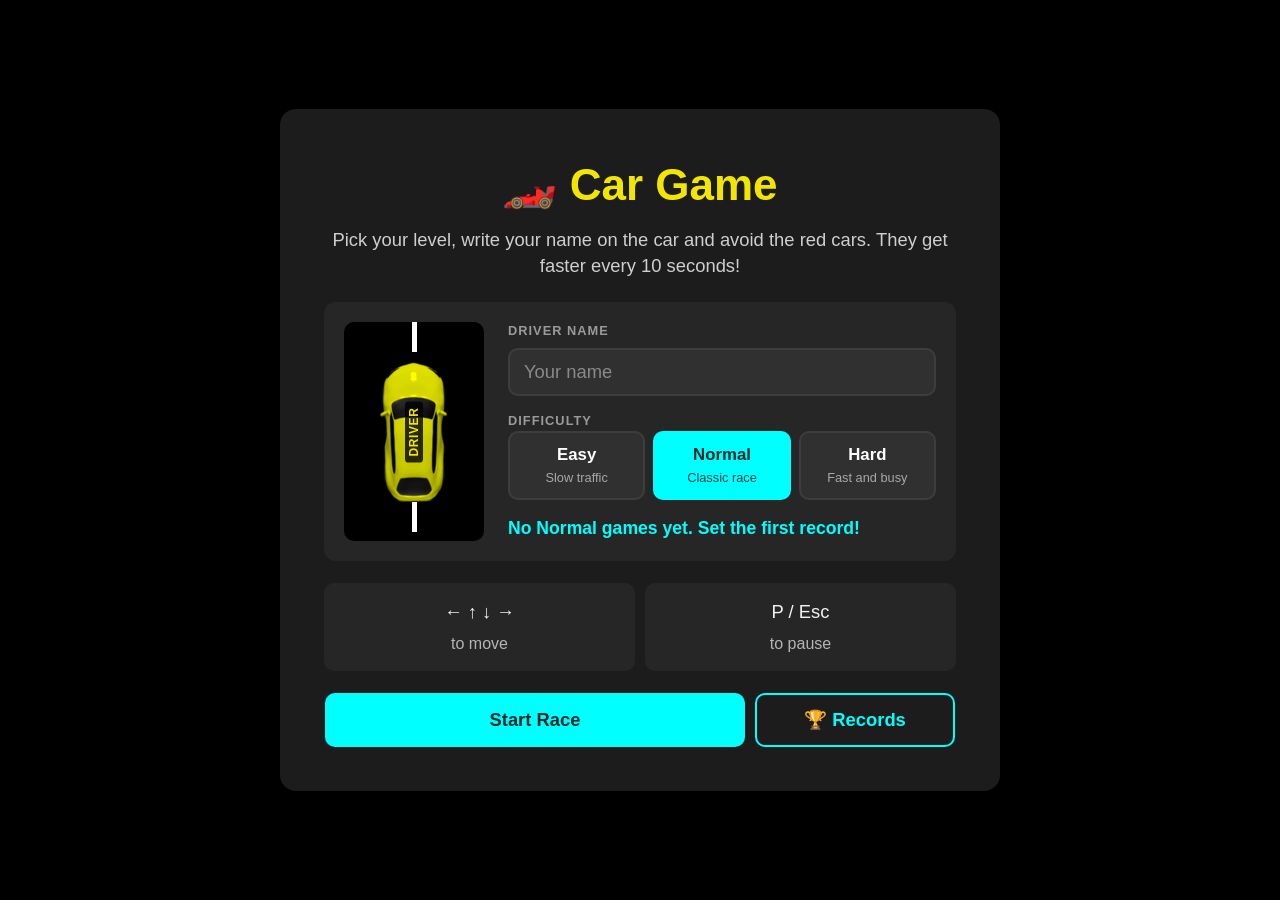
==== commit 95722bc2: "Add driver name and difficulty to the start screen - Start screen shows a preview of your car on a s" ====
--- a/index.html
+++ b/index.html
@@ -3,10 +3,10 @@
 <head>
     <meta charset="UTF-8">
     <meta name="viewport" content="width=device-width, initial-scale=1.0, viewport-fit=cover">
-    <meta name="description" content="A simple browser car racing game: avoid the red cars and see how long you can stay in the game.">
+    <meta name="description" content="A simple browser car racing game: pick a difficulty, put your name on the car and see how long you can avoid the red cars.">
     <title>Car Game</title>
-    <script src="carGame.js" defer></script>
-    <link rel="stylesheet" href="carGame.css">
+    <script src="carGame.js?v=4" defer></script>
+    <link rel="stylesheet" href="carGame.css?v=4">
 </head>
 <body>
     <div class="scoreLabel hide">
@@ -16,15 +16,57 @@
     <div class="game">
         <div class="welcomeScreen">
             <div class="message" aria-live="polite"></div>
+            <div class="garage">
+                <div class="previewRoad" aria-hidden="true">
+                    <div class="car previewCar"><span class="nameTag"></span></div>
+                </div>
+                <div class="setup">
+                    <label class="field">
+                        <span class="fieldLabel">Driver name</span>
+                        <input type="text" class="nameInput" maxlength="10" placeholder="Your name" autocomplete="nickname" spellcheck="false">
+                    </label>
+                    <fieldset class="field difficultyPicker">
+                        <legend class="fieldLabel">Difficulty</legend>
+                        <div class="levels">
+                            <label class="level">
+                                <input type="radio" name="difficulty" value="easy">
+                                <span class="levelBox">
+                                    <span class="levelName">Easy</span>
+                                    <span class="levelText">Slow traffic</span>
+                                </span>
+                            </label>
+                            <label class="level">
+                                <input type="radio" name="difficulty" value="normal">
+                                <span class="levelBox">
+                                    <span class="levelName">Normal</span>
+                                    <span class="levelText">Classic race</span>
+                                </span>
+                            </label>
+                            <label class="level">
+                                <input type="radio" name="difficulty" value="hard">
+                                <span class="levelBox">
+                                    <span class="levelName">Hard</span>
+                                    <span class="levelText">Fast and busy</span>
+                                </span>
+                            </label>
+                        </div>
+                    </fieldset>
+                    <p class="bestLine"></p>
+                </div>
+            </div>
             <div class="help"></div>
             <div class="actions">
                 <button type="button" class="startButton">Start Race</button>
                 <button type="button" class="recordsButton">🏆 Records</button>
             </div>
-            <p class="bestLine"></p>
         </div>
         <div class="recordsScreen hide">
             <p class="title">🏆 Records</p>
+            <div class="recordsFilter" role="group" aria-label="Difficulty">
+                <button type="button" class="filterButton" data-difficulty="easy">Easy</button>
+                <button type="button" class="filterButton" data-difficulty="normal">Normal</button>
+                <button type="button" class="filterButton" data-difficulty="hard">Hard</button>
+            </div>
             <div class="recordsGrid">
                 <div class="recordsCard">
                     <h2>Top 10</h2>
--- a/carGame.css
+++ b/carGame.css
@@ -4,7 +4,6 @@
 
 html,
 body {
-  /* min-height, so a tall card (records on a short screen) can scroll instead of being cut off */
   min-height: 100vh;
   min-height: 100dvh;
   margin: 0;
@@ -25,7 +24,6 @@
   position: relative;
 }
 
-/* Start, game over and records cards. Everything scales with the screen. */
 .welcomeScreen,
 .recordsScreen {
   margin: 16px;
@@ -34,7 +32,6 @@
   flex-direction: column;
   align-items: center;
   gap: clamp(14px, 2.2vw, 22px);
-  /* Never taller than the screen */
   max-height: calc(100vh - 32px);
   max-height: calc(100dvh - 32px);
   overflow-y: auto;
@@ -46,7 +43,7 @@
 }
 
 .welcomeScreen {
-  width: min(720px, calc(100vw - 32px));
+  width: min(720px, 100vw - 32px);
 }
 
 .message {
@@ -55,9 +52,7 @@
   align-items: center;
   gap: 10px;
 }
-
-.message p,
-.bestLine {
+.message p {
   margin: 0;
 }
 
@@ -80,9 +75,145 @@
 }
 
 .bestLine {
+  margin: 0;
+  font-size: clamp(0.95rem, 1.5vw, 1.1rem);
+  font-weight: bold;
+  color: aqua;
+}
+
+.garage {
+  display: grid;
+  grid-template-columns: auto 1fr;
+  gap: clamp(14px, 2.4vw, 24px);
+  width: 100%;
+  padding: clamp(14px, 2vw, 20px);
+  background-color: #262626;
+  border-radius: 12px;
+  text-align: left;
+}
+
+.previewRoad {
+  position: relative;
+  width: clamp(110px, 16vw, 140px);
+  min-height: 190px;
+  overflow: hidden;
+  background-color: black;
+  border-radius: 10px;
+  background-image: linear-gradient(white 50%, transparent 50%);
+  background-size: 5px 60px;
+  background-repeat: repeat-y;
+  background-position: 50% 0;
+  animation: drive 0.6s linear infinite;
+}
+
+.car.previewCar {
+  top: 50%;
+  left: 50%;
+  width: 68px;
+  height: 140px;
+  font-size: 12px;
+  transform: translate(-50%, -50%);
+}
+
+.setup {
+  display: flex;
+  flex-direction: column;
+  justify-content: center;
+  gap: 16px;
+  min-width: 0;
+}
+
+.field {
+  display: flex;
+  flex-direction: column;
+  gap: 8px;
+  min-width: 0;
+  margin: 0;
+  padding: 0;
+  border: 0;
+}
+
+.fieldLabel {
+  padding: 0;
+  font-size: 0.8rem;
+  font-weight: bold;
+  letter-spacing: 0.08em;
+  text-transform: uppercase;
+  color: #9a9a9a;
+}
+
+.nameInput {
+  width: 100%;
+  min-height: 48px;
+  padding: 10px 14px;
+  font-family: inherit;
   font-size: clamp(1rem, 1.6vw, 1.15rem);
   font-weight: bold;
-  color: aqua;
+  color: white;
+  background-color: #303030;
+  border: 2px solid #3d3d3d;
+  border-radius: 10px;
+}
+.nameInput::placeholder {
+  font-weight: normal;
+  color: #8a8a8a;
+}
+.nameInput:focus {
+  outline: none;
+  border-color: #f2e600;
+}
+
+.levels {
+  display: grid;
+  grid-template-columns: repeat(3, 1fr);
+  gap: 8px;
+}
+
+.level {
+  position: relative;
+  cursor: pointer;
+}
+.level input {
+  position: absolute;
+  opacity: 0;
+  pointer-events: none;
+}
+
+.levelBox {
+  display: flex;
+  flex-direction: column;
+  align-items: center;
+  gap: 2px;
+  height: 100%;
+  padding: 10px 6px;
+  text-align: center;
+  background-color: #303030;
+  border: 2px solid #3d3d3d;
+  border-radius: 10px;
+}
+
+.levelName {
+  font-size: clamp(0.95rem, 1.5vw, 1.05rem);
+  font-weight: bold;
+}
+
+.levelText {
+  font-size: 0.8rem;
+  color: #a8a8a8;
+}
+
+.level input:checked + .levelBox {
+  color: #002b2b;
+  background-color: aqua;
+  border-color: aqua;
+}
+.level input:checked + .levelBox .levelText {
+  color: #004444;
+}
+
+.level input:focus-visible + .levelBox {
+  outline: 2px solid #f2e600;
+  outline-offset: 2px;
 }
 
 .help {
@@ -152,9 +283,33 @@
   width: min(100%, 260px);
 }
 
-/* Records */
 .recordsScreen {
-  width: min(900px, calc(100vw - 32px));
+  width: min(900px, 100vw - 32px);
+}
+
+.recordsFilter {
+  display: flex;
+  gap: 6px;
+  padding: 4px;
+  background-color: #262626;
+  border-radius: 10px;
+}
+
+.filterButton {
+  min-height: 40px;
+  padding: 8px 18px;
+  font-family: inherit;
+  font-size: 0.95rem;
+  font-weight: bold;
+  color: #cfcfcf;
+  background-color: transparent;
+  border: 0;
+  border-radius: 8px;
+  cursor: pointer;
+}
+.filterButton[aria-pressed=true] {
+  color: #002b2b;
+  background-color: aqua;
 }
 
 .recordsGrid {
@@ -162,7 +317,6 @@
   grid-template-columns: repeat(2, 1fr);
   gap: 14px;
   width: 100%;
-  /* The lists scroll together, so the title and the Back button always stay in view */
   min-height: 0;
   overflow-y: auto;
   overscroll-behavior: contain;
@@ -174,7 +328,6 @@
   border-radius: 12px;
   text-align: left;
 }
-
 .recordsCard h2 {
   margin: 0 0 10px;
   font-size: clamp(1rem, 1.5vw, 1.15rem);
@@ -189,7 +342,6 @@
   padding: 0;
   list-style: none;
 }
-
 .recordsList li {
   display: flex;
   justify-content: space-between;
@@ -200,23 +352,33 @@
   background-color: #303030;
   border-radius: 8px;
 }
-
+.recordsList .who {
+  display: flex;
+  flex-direction: column;
+  min-width: 0;
+}
+.recordsList .driver {
+  font-weight: bold;
+  overflow: hidden;
+  text-overflow: ellipsis;
+  white-space: nowrap;
+}
+.recordsList .when {
+  font-size: 0.85em;
+  color: #9a9a9a;
+}
 .recordsList .seconds {
   font-weight: bold;
   color: #f2e600;
 }
-
 .recordsList .empty {
   justify-content: center;
   color: #9a9a9a;
   background-color: transparent;
 }
 
-/* Road */
 .gameArea {
   background-color: black;
-  /* The page is black too, so the road needs an edge.
-     An outline is drawn outside the box, so the road keeps its full width. */
   outline: 2px solid #2b2b2b;
   width: 300px;
   max-width: 100vw;
@@ -259,7 +421,6 @@
   cursor: pointer;
 }
 
-/* Pics/car.webp is 356x200 with the car drawn in a 68x140 box, so crop the image to that box */
 .car,
 .enemy {
   position: absolute;
@@ -267,12 +428,30 @@
   height: 103px;
   background-image: url(./Pics/car.webp);
   background-repeat: no-repeat;
-  background-size: calc(100% * 356 / 68) auto;
+  background-size: 523.5294117647% auto;
   background-position: 47.92% 45%;
 }
 
 .car {
   z-index: 1;
+  font-size: 8px;
+}
+
+.nameTag {
+  position: absolute;
+  top: 50%;
+  left: 50%;
+  padding: 0.15em 0.5em;
+  font-size: 1em;
+  font-weight: bold;
+  line-height: 1.2;
+  letter-spacing: 0.05em;
+  text-transform: uppercase;
+  white-space: nowrap;
+  color: #f2e600;
+  background-color: rgba(0, 0, 0, 0.8);
+  border-radius: 0.3em;
+  transform: translate(-50%, -50%) rotate(-90deg);
 }
 
 .enemy {
@@ -311,43 +490,78 @@
   color: aqua;
 }
 
+@keyframes drive {
+  to {
+    background-position: 50% 60px;
+  }
+}
 @keyframes blink {
   50% {
     opacity: 0.2;
   }
 }
-
 @media (max-width: 560px) {
   .recordsGrid {
     grid-template-columns: 1fr;
     gap: 10px;
   }
-
+  .garage {
+    grid-template-columns: 1fr;
+  }
+  .welcomeScreen {
+    padding: 20px 16px;
+    gap: 12px;
+  }
+  .garage {
+    gap: 12px;
+    padding: 12px;
+  }
+  .previewRoad {
+    width: 100%;
+    min-height: 110px;
+  }
+  .car.previewCar {
+    transform: translate(-50%, -50%) scale(0.72);
+  }
+  .setup {
+    gap: 12px;
+  }
+  .levelBox {
+    padding: 10px 4px;
+  }
+  .levelText {
+    display: none;
+  }
+  .help {
+    grid-template-columns: repeat(2, 1fr);
+    gap: 8px;
+  }
+  .helpCard {
+    padding: 8px;
+  }
   .actions .startButton,
   .actions .recordsButton {
     flex: 1 1 100%;
     max-width: none;
   }
 }
-
-/* Short screens, such as a phone held sideways */
 @media (max-height: 430px) {
   .welcomeScreen,
   .recordsScreen {
     padding: 18px 16px;
     gap: 10px;
   }
-
   .title {
     font-size: 1.5em;
   }
-
   .recordsCard {
     padding: 10px;
   }
 }
-
 @media (prefers-reduced-motion: reduce) {
+  .previewRoad {
+    animation: none;
+  }
   .enemy.hit {
     animation: none;
   }
